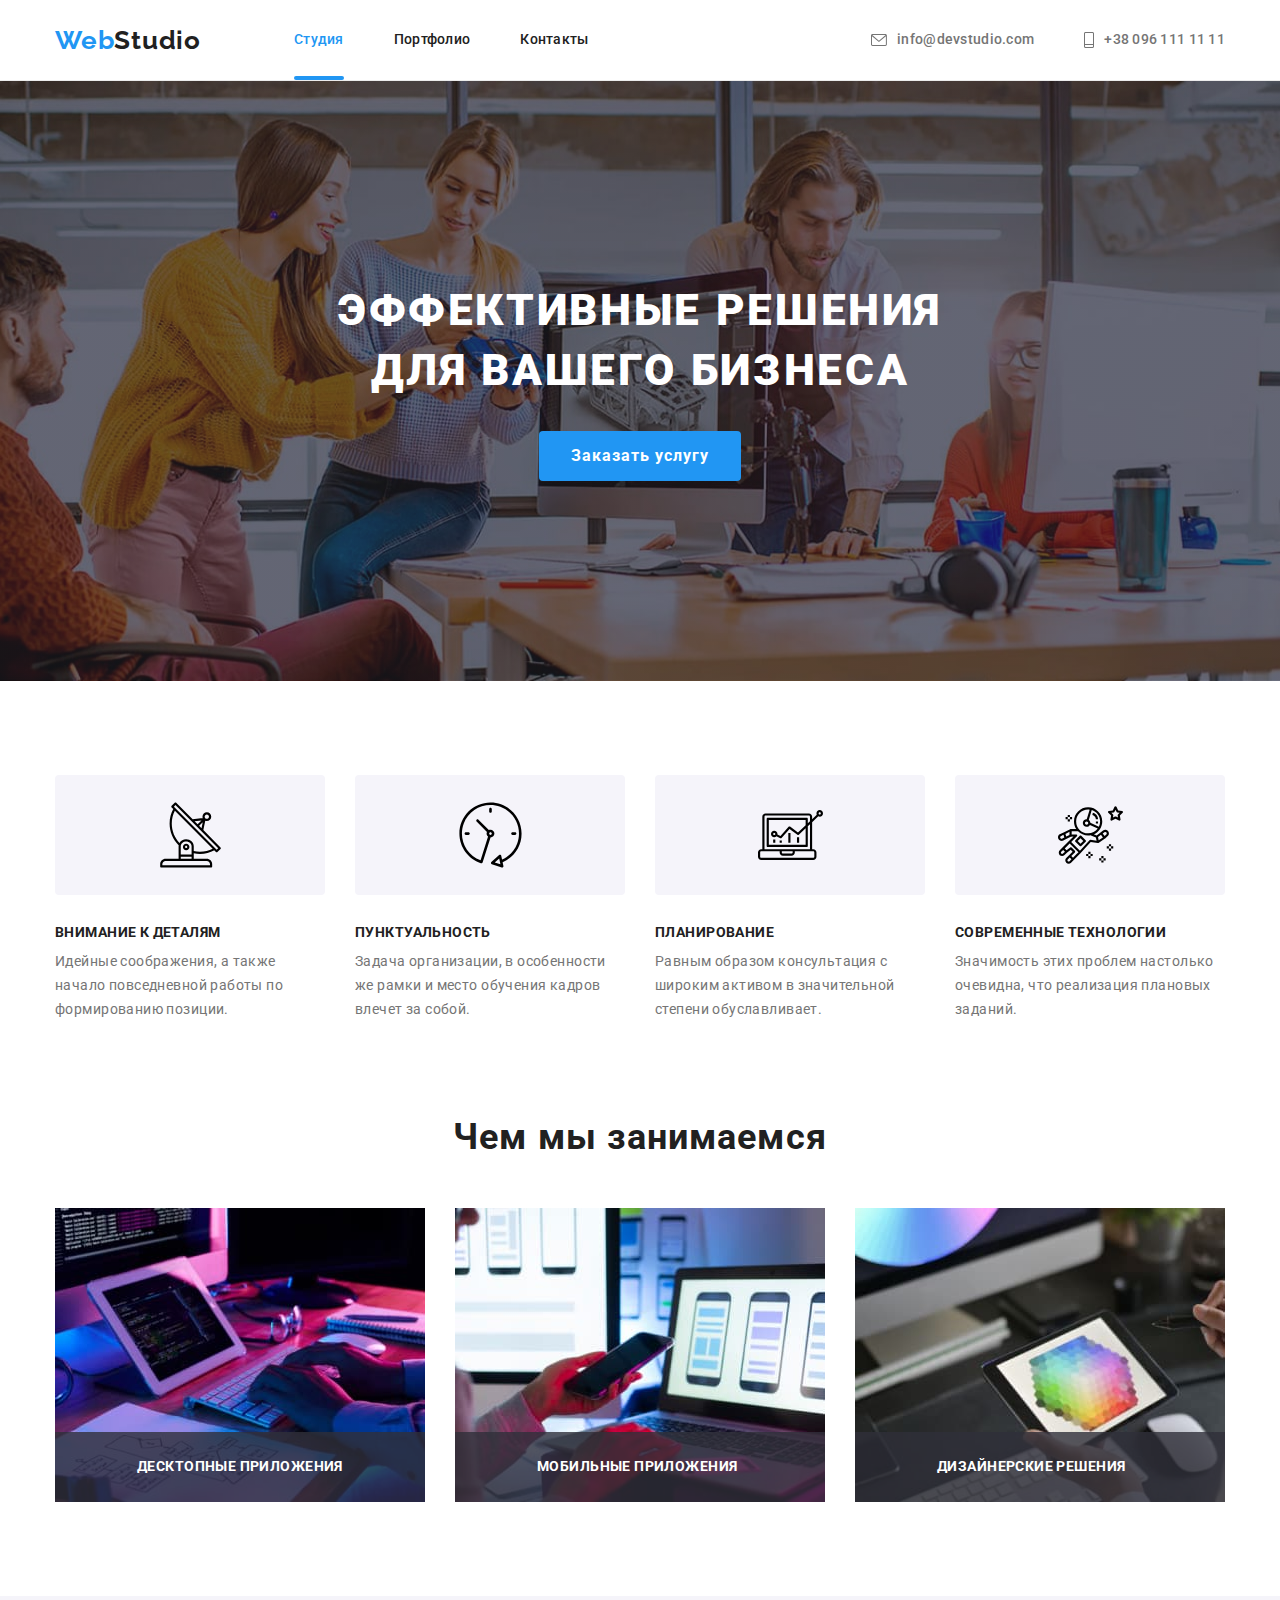
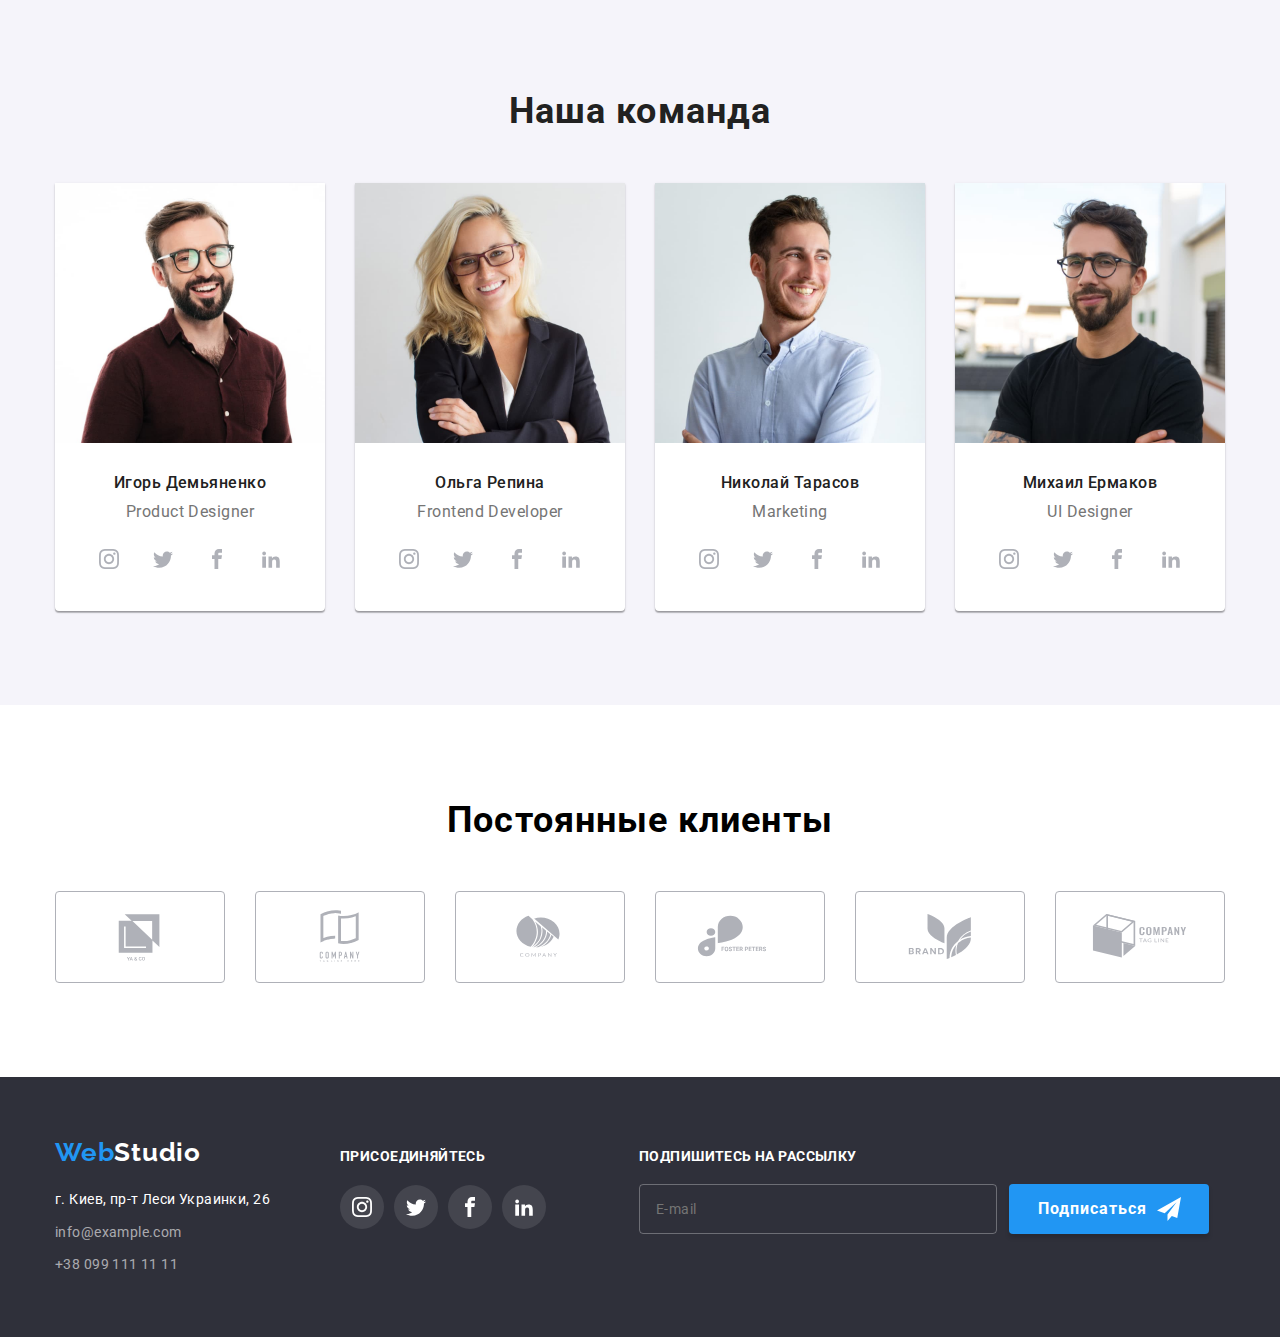
==== index.html @ 9d71074f "hw6" ====
<!DOCTYPE html>
<html lang="ru">
<head>
    <meta charset="UTF-8">
    <meta http-equiv="X-UA-Compatible" content="IE=edge">
    <meta name="viewport" content="width=device-width, initial-scale=1.0">
    <link rel="preconnect" href="https://fonts.googleapis.com">
    <link rel="preconnect" href="https://fonts.gstatic.com" crossorigin>
    <link rel="stylesheet" href="https://fonts.googleapis.com/css2?family=Raleway:wght@700&family=Roboto:wght@400;500;700;900&display=swap">
    <link rel="stylesheet" href="https://cdnjs.cloudflare.com/ajax/libs/modern-normalize/1.0.0/modern-normalize.min.css" />
    <link rel="stylesheet" href="./css/styles.css">
    <title>Studio</title>
</head>
<body>
    <header>
        <div class="container header">
            <nav class="navigation">
            <a class="logo-header link" href="./index.html" lang="en"><span class="blue-part-logo">Web</span>Studio</a>
                <ul class="navigation-list list">
                    <li class="navigation-item"><a class="navigation-link link active" href="./index.html">Студия</a></li>
                    <li class="navigation-item"><a class="navigation-link link" href="./portfolio.html">Портфолио</a></li>
                    <li class="navigation-item"><a class="navigation-link link" href="">Контакты</a></li>
                </ul>
            </nav>
            <ul class="contacts list">
                <li class="contacts-item mail">
                    <a class="contacts-link link" href="mailto:info@devstudio.com">
                        <svg class="contacts-icon-mail contacts-icon">
                            <use href="./images/icon/symbol-defs.svg#icon-envelope"></use>
                        </svg>info@devstudio.com</a></li>
                <li class="contacts-item telef">
                    <a class="contacts-link link" href="tel:+380961111111">
                        <svg class="contacts-icon-telef contacts-icon">
                            <use href="./images/icon/symbol-defs.svg#icon-telephone"></use>
                        </svg>+38 096 111 11 11</a></li>
            </ul>
        </div>
    </header>
    <main>
        <section class="hero">
            <div class="container">
                <h1 class="hero-title">Эффективные решения<br> для вашего бизнеса</h1>
                <button class="hero-btn" type="button" data-modal-open>Заказать услугу</button>
            </div>
        </section>
        <section class="section">
            <div class="container">
                <h2 class="benefits-title">Наши преимущества</h2>
                <ul class="benefits-list list">
                    <li class="benefits-list-item">
                        <div class="benefits-icon-div">
                            <svg class="icon-benefit">
                                <use href="./images/icon/symbol-defs.svg#icon-benefit1"></use>
                            </svg>
                        </div>
                        <h3 class="benefits-list-title">Внимание к деталям</h3>
                        <p class="benefits-list-text">Идейные соображения, а также начало повседневной работы по формированию позиции.</p>
                    </li>
                    <li class="benefits-list-item">
                        <div class="benefits-icon-div">
                            <svg class="icon-benefit">
                                <use href="./images/icon/symbol-defs.svg#icon-benefit2"></use>
                            </svg>
                        </div>
                        <h3 class="benefits-list-title">Пунктуальность</h3>
                        <p class="benefits-list-text">Задача организации, в особенности же рамки и место обучения кадров влечет за собой.</p>
                    </li>
                    <li class="benefits-list-item">
                        <div class="benefits-icon-div">
                            <svg class="icon-benefit">
                                <use href="./images/icon/symbol-defs.svg#icon-benefit3"></use>
                            </svg>
                        </div>
                        <h3 class="benefits-list-title">Планирование</h3>
                        <p class="benefits-list-text">Равным образом консультация с широким активом в значительной степени обуславливает.</p>
                    </li>
                    <li class="benefits-list-item">
                        <div class="benefits-icon-div">
                            <svg class="icon-benefit">
                                <use href="./images/icon/symbol-defs.svg#icon-benefit4"></use>
                            </svg>
                        </div>
                        <h3 class="benefits-list-title">Современные технологии</h3>
                        <p class="benefits-list-text">Значимость этих проблем настолько очевидна, что реализация плановых заданий.</p>
                    </li>
                </ul>
            </div>
        </section> 
        <section class="section works"> 
            <div class="container">
                <h2 class="gallery-title">Чем мы занимаемся</h2>
                <ul class="gallery-list list">
                    <li class="gallery-list-item">
                        <img src="./images/studio/foto-1.jpg" alt="Человек печатает на планшете" width="370" height="294">
                        <p class="gallery-text">Десктопные приложения</p>
                    </li>
                    <li class="gallery-list-item">
                        <img src="./images/studio/foto-2.jpg" alt="Человек смотрит в телефон за компютером" width="370" height="294">
                        <p class="gallery-text">Мобильные приложения</p>
                    </li>
                    <li class="gallery-list-item">
                        <img src="./images/studio/foto-3.jpg" alt="Человек рисует на планшете" width="370" height="294">
                        <p class="gallery-text">Дизайнерские решения</p>
                    </li>
                </ul>
            </div>
        </section>
        <section class="section team">
            <div class="container">
                <h2 class="team-title">Наша команда</h2>
                <ul class="team-list list">
                    <li class="team-list-item">
                        <img src="./images/studio/person-1.jpg" alt="Работник №1" width="270" height="260">
                        <div class="team-list-cont">
                            <h3 class="team-list-title">Игорь Демьяненко</h3>
                            <p class="team-list-text" lang="en">Product Designer</p>
                            <ul class="socials-list list">
                                <li class="socials-icon-list">
                                    <a href="" class="socials-link">
                                        <svg class="socials-icon instagram">
                                            <use href="./images/icon/symbol-defs.svg#icon-instagram"></use>
                                        </svg>
                                    </a>
                                </li>
                                <li class="socials-icon-list">
                                    <a href="" class="socials-link">
                                        <svg class="socials-icon twitter">
                                            <use href="./images/icon/symbol-defs.svg#icon-twitter"></use>
                                        </svg>
                                    </a>
                                </li>
                                <li class="socials-icon-list">
                                    <a href="" class="socials-link">
                                        <svg class="socials-icon facebook">
                                            <use href="./images/icon/symbol-defs.svg#icon-facebook"></use>
                                        </svg>
                                    </a>
                                </li>
                                <li class="socials-icon-list">
                                    <a href="" class="socials-link">
                                        <svg class="socials-icon linkedin">
                                            <use href="./images/icon/symbol-defs.svg#icon-linkedin"></use>
                                        </svg>
                                    </a>
                                </li>
                            </ul>
                        </div>
                    </li>
                    <li class="team-list-item">
                        <img src="./images/studio/person-2.jpg" alt="Работник №2" width="270" height="260">
                        <div class="team-list-cont">
                            <h3 class="team-list-title">Ольга Репина</h3>
                            <p class="team-list-text" lang="en">Frontend Developer</p>
                            <ul class="socials-list list">
                                <li class="socials-icon-list">
                                    <a href="" class="socials-link">
                                        <svg class="socials-icon instagram">
                                            <use href="./images/icon/symbol-defs.svg#icon-instagram"></use>
                                        </svg>
                                    </a>
                                </li>
                                <li class="socials-icon-list">
                                    <a href="" class="socials-link">
                                        <svg class="socials-icon twitter">
                                            <use href="./images/icon/symbol-defs.svg#icon-twitter"></use>
                                        </svg>
                                    </a>
                                </li>
                                <li class="socials-icon-list">
                                    <a href="" class="socials-link">
                                        <svg class="socials-icon facebook">
                                            <use href="./images/icon/symbol-defs.svg#icon-facebook"></use>
                                        </svg>
                                    </a>
                                </li>
                                <li class="socials-icon-list">
                                    <a href="" class="socials-link">
                                        <svg class="socials-icon linkedin">
                                            <use href="./images/icon/symbol-defs.svg#icon-linkedin"></use>
                                        </svg>
                                    </a>
                                </li>
                            </ul>
                        </div>
                    </li>
                    <li class="team-list-item">
                        <img src="./images/studio/person-3.jpg" alt="Работник №3" width="270" height="260">
                        <div class="team-list-cont">
                            <h3 class="team-list-title">Николай Тарасов</h3>
                            <p class="team-list-text" lang="en">Marketing</p>
                            <ul class="socials-list list">
                                <li class="socials-icon-list">
                                    <a href="" class="socials-link">
                                        <svg class="socials-icon instagram">
                                            <use href="./images/icon/symbol-defs.svg#icon-instagram"></use>
                                        </svg>
                                    </a>
                                </li>
                                <li class="socials-icon-list">
                                    <a href="" class="socials-link">
                                        <svg class="socials-icon twitter">
                                            <use href="./images/icon/symbol-defs.svg#icon-twitter"></use>
                                        </svg>
                                    </a>
                                </li>
                                <li class="socials-icon-list">
                                    <a href="" class="socials-link">
                                        <svg class="socials-icon facebook">
                                            <use href="./images/icon/symbol-defs.svg#icon-facebook"></use>
                                        </svg>
                                    </a>
                                </li>
                                <li class="socials-icon-list">
                                    <a href="" class="socials-link">
                                        <svg class="socials-icon linkedin">
                                            <use href="./images/icon/symbol-defs.svg#icon-linkedin"></use>
                                        </svg>
                                    </a>
                                </li>
                            </ul>
                        </div>
                    </li>
                    <li class="team-list-item">
                        <img src="./images/studio/person-4.jpg" alt="Работник №4" width="270" height="260">
                        <div class="team-list-cont">
                            <h3 class="team-list-title">Михаил Ермаков</h3>
                            <p class="team-list-text" lang="en">UI Designer</p>
                            <ul class="socials-list list">
                                <li class="socials-icon-list">
                                    <a href="" class="socials-link">
                                        <svg class="socials-icon instagram">
                                            <use href="./images/icon/symbol-defs.svg#icon-instagram"></use>
                                        </svg>
                                    </a>
                                </li>
                                <li class="socials-icon-list">
                                    <a href="" class="socials-link">
                                        <svg class="socials-icon twitter">
                                            <use href="./images/icon/symbol-defs.svg#icon-twitter"></use>
                                        </svg>
                                    </a>
                                </li>
                                <li class="socials-icon-list">
                                    <a href="" class="socials-link">
                                        <svg class="socials-icon facebook">
                                            <use href="./images/icon/symbol-defs.svg#icon-facebook"></use>
                                        </svg>
                                    </a>
                                </li>
                                <li class="socials-icon-list">
                                    <a href="" class="socials-link">
                                        <svg class="socials-icon linkedin">
                                            <use href="./images/icon/symbol-defs.svg#icon-linkedin"></use>
                                        </svg>
                                    </a>
                                </li>
                            </ul>
                        </div>
                    </li>
                </ul>
            </div>
        </section>
        <section class="section">
            <div class="container">
                <h2 class="clients-title">Постоянные клиенты</h2>
                <ul class="clients-list list">
                    <li class="clients-list-item">
                        <a href="" class="clients-link">
                            <svg class="clients-icon">
                                <use href="./images/icon/symbol-defs.svg#icon-logo1"></use>
                            </svg>
                        </a>
                    </li>
                    <li class="clients-list-item">
                        <a href="" class="clients-link">
                            <svg class="clients-icon">
                                <use href="./images/icon/symbol-defs.svg#icon-logo2"></use>
                            </svg>
                        </a>
                    </li>
                    <li class="clients-list-item">
                        <a href="" class="clients-link">
                            <svg class="clients-icon">
                                <use href="./images/icon/symbol-defs.svg#icon-logo3"></use>
                            </svg>
                        </a>
                    </li>
                    <li class="clients-list-item">
                        <a href="" class="clients-link">
                            <svg class="clients-icon">
                                <use href="./images/icon/symbol-defs.svg#icon-logo4"></use>
                            </svg>
                        </a>
                    </li>
                    <li class="clients-list-item">
                        <a href="" class="clients-link">
                            <svg class="clients-icon">
                                <use href="./images/icon/symbol-defs.svg#icon-logo5"></use>
                            </svg>
                        </a>
                    </li>
                    <li class="clients-list-item">
                        <a href="" class="clients-link">
                            <svg class="clients-icon">
                                <use href="./images/icon/symbol-defs.svg#icon-logo6"></use>
                            </svg>
                        </a>
                    </li>
                </ul>
            </div>
        </section>
    </main>
    <footer class="footer">
        <div class="container footer-container">
            <div>
                <a class="logo-footer link" href="./index.html" lang="en"><span class="blue-part-logo">Web</span>Studio</a>
                <address>
                    <ul class="footer-list list">
                        <li class="footer-list-item">
                            <a class="maps link" href="https://goo.gl/maps/4jhVGRW3gbDR4ZDe9" target="_blank" rel="noopener noreferrer">г. Киев, пр-т Леси Украинки, 26</a>
                        </li>
                        <li class="footer-list-item footer-contacts-item">
                            <a class="footer-contacts-link link" href="mailto:info@example.com">info@example.com</a>
                        </li>
                        <li class="footer-list-item footer-contacts-item">
                            <a class="footer-contacts-link link" href="tel:+380991111111">+38 099 111 11 11</a>
                        </li>
                    </ul>
                </address>
            </div>
            <div class="right-side-footer">
                <p class="text-footer">присоединяйтесь</p>
                <ul class="socials-list footer-social-list list">
                    <li class="socials-icon-list footer-social-list-item">
                        <a href="" class="socials-link footer-socials-link">
                            <svg class="socials-icon socials-icon-footer instagram">
                                <use href="./images/icon/symbol-defs.svg#icon-instagram"></use>
                            </svg>
                        </a>
                    </li>
                    <li class="socials-icon-list footer-social-list-item">
                        <a href="" class="socials-link footer-socials-link">
                            <svg class="socials-icon socials-icon-footer twitter">
                                <use href="./images/icon/symbol-defs.svg#icon-twitter"></use>
                            </svg>
                        </a>
                    </li>
                    <li class="socials-icon-list footer-social-list-item">
                        <a href="" class="socials-link footer-socials-link">
                            <svg class="socials-icon socials-icon-footer facebook">
                                <use href="./images/icon/symbol-defs.svg#icon-facebook"></use>
                            </svg>
                        </a>
                    </li>
                    <li class="socials-icon-list footer-social-list-item">
                        <a href="" class="socials-link footer-socials-link">
                            <svg class="socials-icon socials-icon-footer linkedin">
                                <use href="./images/icon/symbol-defs.svg#icon-linkedin"></use>
                            </svg>
                        </a>
                    </li>
                </ul>
            </div>
            <div class="footer-form">
                <form action="#">
                    <p class="footer-form-text">Подпишитесь на рассылку</p>
                    <div class="footer-form-flex">
                        <input type="email" name="email-footer" placeholder="E-mail" class="footer-form-input">
                        <button type="submit" class="footer-form-btn"><p class="footer-form-btn-text">Подписаться</p></button>
                    </div>
                </form>
            </div>
        </div>
    </footer>
    <div class="backdrop is-hidden" data-modal>
        <div class="modal">
            <button type="button" class="btn-modal-close" data-modal-close>
                <svg class="icon-modal-x">
                    <use href="./images/icon/symbol-defs.svg#icon-x"></use>
                </svg>
            </button>
            <form action="#" class="modal-form">
                <p class="modal-text">Оставьте свои данные, мы вам перезвоним</p>
                <div class="modal-div">
                    <label for="user" class="modal-label">Имя</label>
                    <div class="icon-position-div">
                        <input type="text" name="user" id="user" class="modal-input">
                        <svg class="icon-modal-user icon-modal">
                            <use href="./images/icon/symbol-defs.svg#icon-user"></use>
                        </svg>
                    </div>
                </div>
                <div class="modal-div">
                    <label for="telephone" class="modal-label">Телефон</label>
                    <div class="icon-position-div">
                        <input type="tel" name="telephone" id="telephone" class="modal-input">
                        <svg class="icon-modal-tel icon-modal">
                            <use href="./images/icon/symbol-defs.svg#icon-telef-modal"></use>
                        </svg>
                    </div>
                </div>
                <div class="modal-div">
                    <label for="email-modal" class="modal-label">Почта</label>
                    <div class="icon-position-div">
                        <input type="email" name="email-modal" id="email-modal" class="modal-input">
                        <svg class="icon-modal-mail icon-modal">
                            <use href="./images/icon/symbol-defs.svg#icon-email"></use>
                        </svg>
                    </div>
                </div>
                <div class="modal-div-textarea">
                    <label for="modal-textarea" class="modal-label">Комментарий</label>
                    <textarea name="modal-texarea" id="modal-textarea" class="modal-comment" placeholder="Введите текст"></textarea>
                </div>
                <div class="modal-chekbox-div">
                    <input type="checkbox" id="checkbox" name="checkbox" class="modal-checkbox visually-hidden">
                    <label for="checkbox" class="modal-checkbox-label">Соглашаюсь с рассылкой и принимаю <a class="modal-link" href="#">Условия договора</a></label>
                </div>
                <button type="submit" class="modal-btn-submit">Отправить</button>
            </form>
        </div>
    </div>
    <script src="./js/modal.js"></script>
</body>
</html>
---- css/styles.css ----
:root {
  --primary-title-color: #ffffff;
  --secondary-title-color: #212121;
  --hover-color: #2196f3;
  --main-text-color: #757575;
}
body {
  font-family: 'Roboto', sans-serif;
  background-color: #fff;
}
.link {
  text-decoration: none;
}
.list {
  list-style-type: none;
}

p,
h1,
h2,
h3,
h4,
h5,
h6 {
  margin-top: 0;
  margin-bottom: 0;
}

ul {
  margin-top: 0;
  margin-bottom: 0;
  padding-left: 0;
}

.container {
  width: 1200px;
  padding-left: 15px;
  padding-right: 15px;
  margin: 0 auto;
}

img {
  display: block;
  width: 100%;
  height: auto;
}

.section {
  padding-top: 94px;
  padding-bottom: 94px;
}

/*------------Header------------*/

header .container {
  display: flex;
  align-items: center;
}

.navigation {
  display: flex;
  align-items: center;
}

.navigation-list {
  display: flex;
}

.contacts {
  margin-left: auto;
  display: flex;
}

.mail {
  margin-right: 50px;
}

.contacts-item {
  display: flex;
}

.contacts-icon-mail {
  fill: #757575;
  margin-right: 10px;
}

.contacts-icon-telef {
  fill: #757575;
  margin-right: 10px;
}

.header {
  display: flex;
}

.navigation-item:not(:last-child) {
  margin-right: 50px;
}

.active::after {
  content: '';
  height: 4px;
  width: 100%;
  background: #2196f3;
  border-radius: 2px;
  display: block;
  position: absolute;
  bottom: 0;
}
.logo-header {
  margin-right: 93px;
}

.navigation-link {
  padding-top: 32px;
  padding-bottom: 32px;
  font-weight: 500;
  font-size: 14px;
  line-height: 1.14;
  letter-spacing: 0.02em;
  color: #212121;
  display: block;
  transition-property: fill, color;
  transition-duration: 250ms;
  transition-timing-function: cubic-bezier(0.4, 0, 0.2, 1);
  position: relative;
}

.contacts-link {
  font-weight: 500;
  font-size: 14px;
  line-height: 1.14;
  letter-spacing: 0.02em;
  color: #757575;
  align-items: center;
}

.contacts-link {
  text-align: center;
  display: flex;
  transition-property: color;
  transition-duration: 250ms;
  transition-timing-function: cubic-bezier(0.4, 0, 0.2, 1);
}

.contacts-link:hover,
.contacts-link:focus {
  color: #2196f3;
}

.contacts-icon-mail {
  width: 16px;
  height: 12px;
}

.contacts-icon-telef {
  width: 10px;
  height: 16px;
}

.contacts-icon {
  transition-property: fill;
  transition-duration: 250ms;
  transition-timing-function: cubic-bezier(0.4, 0, 0.2, 1);
}

.contacts-link:hover .contacts-icon,
.contacts-link:focus .contacts-icon {
  fill: #2196f3;
}

.navigation-link:focus,
.navigation-link:hover {
  fill: #2196f3;
  color: #2196f3;
}

.logo-header {
  font-family: 'Raleway', sans-serif;
  font-weight: 700;
  font-size: 26px;
  line-height: 1.19;
  letter-spacing: 0.03em;
  color: #212121;
  transition-property: transform;
  transition-duration: 100ms;
  transition-timing-function: linear;
}

.logo-header .blue-part-logo {
  color: #2196f3;
}

.logo-header:hover,
.logo-header:focus {
  transform: scale(1.1);
}

.active {
  color: #2196f3;
}

/*----------------------------------------Studio--------------------------------------*/

/*----------------Hero---------------*/

.hero {
  background-image: linear-gradient(rgba(47, 48, 58, 0.4), rgba(47, 48, 58, 0.4)),
    url(../images/studio/hero-bg.jpg);
  padding-bottom: 200px;
  padding-top: 200px;
  text-align: center;
  background-size: cover;
  background-position: center;
  background-repeat: no-repeat;
}

.hero-title {
  text-align: center;
  margin-bottom: 30px;
  font-weight: 900;
  font-size: 44px;
  line-height: 1.36;
  text-align: center;
  letter-spacing: 0.06em;
  text-transform: uppercase;
  color: var(--primary-title-color);
}

.hero-btn:hover,
.hero-btn:focus {
  cursor: pointer;
  background-color: #188ce8;
}

.hero-btn {
  font-weight: 700;
  font-size: 16px;
  line-height: 1.87;
  text-align: center;
  letter-spacing: 0.06em;
  color: #ffffff;
  background: #2196f3;
  border: transparent;
  border-radius: 4px;
  padding-top: 10px;
  padding-bottom: 10px;
  padding-left: 32px;
  padding-right: 32px;
  transition-property: background-color;
  transition-duration: 250ms;
  transition-timing-function: cubic-bezier(0.4, 0, 0.2, 1);
}

/*-------------------Benefits--------------*/

.benefits-title {
  display: none;
}

.benefits-list-item {
  width: 270px;
}

.benefits-list-item:not(:last-child) {
  margin-right: 30px;
}

.benefits-list {
  display: flex;
}

.benefits-list-title {
  margin-bottom: 10px;
  font-weight: 700;
  font-size: 14px;
  line-height: 1.14;
  letter-spacing: 0.03em;
  text-transform: uppercase;
  color: var(--secondary-title-color);
}

.benefits-list-text {
  font-weight: 400;
  font-size: 14px;
  line-height: 1.71;
  letter-spacing: 0.03em;
  color: var(--main-text-color);
}

.icon-benefit {
  margin-top: 25px;
  width: 65px;
  height: 70px;
}

.icons-list {
  margin-bottom: 30px;
}

.icon-item {
  border-radius: 4px;
  fill: #212121;
  text-align: center;
  background-color: #f5f4fa;
  width: 270px;
  height: 120px;
}

.benefits-icon-div {
  display: flex;
  justify-content: center;
  width: 270px;
  height: 120px;
  background-color: #f5f4fa;
  border-radius: 4px;
  margin-bottom: 30px;
}
/*-----------------Gallery----------------*/
.works {
  padding-top: 0;
}

.gallery-list {
  display: flex;
}

.gallery-list-item:not(:last-child) {
  margin-right: 30px;
}

.gallery-title {
  margin-bottom: 50px;
  font-weight: 700;
  font-size: 36px;
  line-height: 1.17;
  text-align: center;
  letter-spacing: 0.03em;
  color: var(--secondary-title-color);
}

.gallery-list-item {
  position: relative;
}

.gallery-text {
  position: absolute;
  bottom: 0;
  left: 0;
  padding-top: 27px;
  padding-bottom: 27px;
  padding-left: 82px;
  padding-right: 82px;
  background-color: rgba(47, 48, 58, 0.8);
  width: 100%;
  font-weight: bold;
  font-size: 14px;
  line-height: 1.14;
  letter-spacing: 0.03em;
  text-transform: uppercase;
  color: #ffffff;
}

/*---------------------Team-------------------*/
.team {
  background-color: #f5f4fa;
}

.team-list {
  display: flex;
}

.team-list-item {
  background: #ffffff;
  box-shadow: 0px 1px 3px rgba(0, 0, 0, 0.12), 0px 1px 1px rgba(0, 0, 0, 0.14),
    0px 2px 1px rgba(0, 0, 0, 0.2);
  border-radius: 0px 0px 4px 4px;
}

.team-list-item:not(:last-child) {
  margin-right: 30px;
}

.team-title {
  margin-bottom: 50px;
  font-weight: 700;
  font-size: 36px;
  line-height: 1.17;
  text-align: center;
  letter-spacing: 0.03em;
  color: var(--secondary-title-color);
}

.team-list-title {
  margin-bottom: 10px;
  font-weight: 500;
  font-size: 16px;
  line-height: 1.19;
  text-align: center;
  letter-spacing: 0.03em;
  color: var(--secondary-title-color);
}

.team-list-text {
  font-weight: 400;
  font-size: 16px;
  line-height: 1.19;
  text-align: center;
  letter-spacing: 0.03em;
  color: var(--main-text-color);
}

.team-list-cont {
  padding-top: 30px;
  padding-bottom: 30px;
}

.socials-icon {
  fill: #afb1b8;
  width: 20px;
  height: 20px;
  transition-property: fill;
  transition-duration: 250ms;
  transition-timing-function: cubic-bezier(0.4, 0, 0.2, 1);
}

.socials-list {
  justify-content: center;
  margin-top: 16px;
  display: flex;
}

.socials-link {
  display: flex;
  height: 44px;
  width: 44px;
  border-radius: 50%;
  background-color: #fff;
  align-items: center;
  justify-content: center;

  transition-property: background-color;
  transition-duration: 250ms;
  transition-timing-function: cubic-bezier(0.4, 0, 0.2, 1);
}

.socials-link:hover,
.socials-link:focus {
  background-color: #2196f3;
}

.socials-link:hover .socials-icon,
.socials-link:focus .socials-icon {
  fill: #fff;
}

.socials-icon-list:not(:last-child) {
  margin-right: 10px;
}

/*----------------------------Clients----------------*/

.clients-title {
  font-weight: 700;
  font-size: 36px;
  line-height: 1.17;
  text-align: center;
  letter-spacing: 0.03em;
}

.clients-list {
  margin-top: 50px;
  display: flex;
}

.clients-link {
  height: 92px;
  width: 170px;
  border: 1px solid #afb1b8;
  border-radius: 4px;
  display: flex;
  align-items: center;
  justify-content: center;
  transition-property: border;
  transition-duration: 250ms;
  transition-timing-function: cubic-bezier(0.4, 0, 0.2, 1);
}

.clients-icon {
  display: block;
  fill: #afb1b8;
  width: 106px;
  height: 60px;
  transition-property: fill;
  transition-duration: 250ms;
  transition-timing-function: cubic-bezier(0.4, 0, 0.2, 1);
}

.clients-link:hover,
.clients-link:focus {
  border: 1px solid #2196f3;
}

.clients-link:hover .clients-icon,
.clients-link:focus .clients-icon {
  fill: #2196f3;
}

.clients-list-item:not(:last-child) {
  margin-right: 30px;
}

/*--------------------------------------------------------Portfolio---------------------------------------------*/

header {
  border-bottom: 1px solid #ececec;
}

/*---------------Projects list------------------*/

.filter {
  display: flex;
  justify-content: center;
}

.filter-item:not(:last-child) {
  margin-right: 8px;
}

.projects {
  display: flex;
  flex-wrap: wrap;
  margin-top: 50px;
}

.project-item {
  margin-right: 30px;
  margin-bottom: 30px;
}

.project-item:nth-child(3n) {
  margin-right: 0px;
}

.project-link {
  display: block;
  transition-property: box-shadow;
  transition-duration: 250ms;
  transition-timing-function: cubic-bezier(0.4, 0, 0.2, 1);
}

.project-link:hover,
.project-link:focus {
  box-shadow: 0px 1px 1px rgba(0, 0, 0, 0.12), 0px 4px 4px rgba(0, 0, 0, 0.06),
    1px 4px 6px rgba(0, 0, 0, 0.16);
}

.project-item-with {
  margin-bottom: 0;
}

.project-item-div {
  padding-top: 20px;
  padding-bottom: 20px;
  padding-left: 24px;
  border-left: 1px solid #eeeeee;
  border-bottom: 1px solid #eeeeee;
  border-right: 1px solid #eeeeee;
}

.projects-title {
  margin-bottom: 4px;
  font-weight: 700;
  font-size: 18px;
  line-height: 2;
  letter-spacing: 0.06em;
  color: var(--secondary-title-color);
}

.projects-text {
  font-weight: 400;
  font-size: 16px;
  line-height: 1.87;
  letter-spacing: 0.03em;
  color: var(--main-text-color);
}

.btn-portfolio {
  font-weight: 500;
  font-size: 16px;
  line-height: 1.62;
  text-align: center;
  letter-spacing: 0.03em;
  color: #212121;
  background: #f5f4fa;
  border-radius: 4px;
  padding-top: 6px;
  padding-bottom: 6px;
  padding-left: 22px;
  padding-right: 22px;
  border: transparent;
  transition-property: background-color, color, transform;
  transition-duration: 250ms;
  transition-timing-function: cubic-bezier(0.4, 0, 0.2, 1);
}

.btn-portfolio:hover,
.btn-portfolio:focus,
.btn-portfolio:active {
  box-shadow: 0px 3px 1px rgba(0, 0, 0, 0.1), 0px 1px 2px rgba(0, 0, 0, 0.08),
    0px 2px 2px rgba(0, 0, 0, 0.12);
  background-color: #2196f3;
  color: #fff;
  cursor: pointer;
  transform: scale(1.05);
}

.project-item-hover {
  position: relative;
  overflow: hidden;
}

.project-item-description {
  position: absolute;
  top: 0;
  left: 0;
  height: 100%;
  padding-top: 63px;
  padding-bottom: 63px;
  padding-left: 24px;
  padding-right: 24px;
  color: #fff;
  font-size: 18px;
  line-height: 1.56;
  letter-spacing: 0.03em;
  background-color: rgba(33, 150, 243, 0.9);
  transform: translateY(100%);
  transition-property: transform;
  transition-duration: 250ms;
  transition-timing-function: cubic-bezier(0.4, 0, 0.2, 1);
}

.project-item:hover .project-item-description {
  transform: translateY(0%);
}

/*--------------Footer--------------*/

address {
  font-style: normal;
}

.footer {
  padding-top: 60px;
  padding-bottom: 60px;
  background-color: #2f303a;
}

.footer-list-item:not(:last-child) {
  margin-bottom: 9px;
}

.logo-footer {
  display: inline-block;
  margin-bottom: 20px;
  font-family: 'Raleway', sans-serif;
  font-weight: 700;
  font-size: 26px;
  line-height: 1.19;
  letter-spacing: 0.03em;
  color: #fff;
  transition-property: transform;
  transition-duration: 100ms;
  transition-timing-function: linear;
}

.logo-footer:hover,
.logo-footer:focus {
  transform: scale(1.1);
}

.logo-footer .blue-part-logo {
  color: #2196f3;
}

.maps {
  margin-top: 20px;
  font-family: Roboto;
  font-weight: 400;
  font-size: 14px;
  line-height: 1.71;
  letter-spacing: 0.03em;
  color: #ffffff;
}

.footer-contacts-link {
  font-weight: 400;
  font-size: 14px;
  line-height: 1.71;
  letter-spacing: 0.03em;
  color: rgba(255, 255, 255, 0.6);
}

.text-footer {
  font-weight: 700;
  font-size: 14px;
  line-height: 1.14;
  letter-spacing: 0.03em;
  text-transform: uppercase;
  color: #ffffff;
}

.footer-socials-link {
  background-color: rgba(255, 255, 255, 0.1);
  transition-property: background-color;
  transition-duration: 250ms;
  transition-timing-function: cubic-bezier(0.4, 0, 0.2, 1);
}

.footer-container {
  align-items: baseline;
  display: flex;
}

.socials-icon-footer {
  fill: #fff;
}

.footer-social-list {
  margin-top: 20px;
  margin-left: 0;
}

.right-side-footer {
  margin-left: 70px;
}

.footer-socials-link:hover {
  background-color: #2196f3;
}

.footer-form-text {
  font-weight: 700;
  font-size: 14px;
  line-height: calc(16 / 14);
  letter-spacing: 0.03em;
  text-transform: uppercase;
  color: #ffffff;
  margin-bottom: 20px;
}

.footer-form-input {
  border: 1px solid rgba(255, 255, 255, 0.3);
  border-radius: 4px;
  padding-left: 16px;
  padding-top: 15px;
  padding-bottom: 15px;
  background: transparent;
  display: block;
  margin-right: 12px;
  width: 358px;
  font-size: 14px;
  line-height: calc(16 / 14);
  letter-spacing: 0.03em;
  color: #ffffff;
}

.footer-form {
  margin-left: 93px;
}

.footer-form-btn {
  background: #2196f3;
  box-shadow: 0px 4px 4px rgba(0, 0, 0, 0.15);
  border-radius: 4px;
  border: transparent;
  width: 200px;
  height: 50px;
  font-weight: 700;
  font-size: 16px;
  line-height: calc(30 / 16);
  align-items: center;
  display: block;
  letter-spacing: 0.06em;
  color: #ffffff;
  position: relative;
  padding-left: 29px;
  padding-right: 62px;
  transition-property: background-color;
  transition-duration: 250ms;
  transition-timing-function: cubic-bezier(0.4, 0, 0.2, 1);
}

.footer-form-flex {
  display: flex;
}

.footer-form-btn-text::after {
  content: '';
  position: absolute;
  background-image: url(../images/icon/telegram.svg);
  display: block;
  fill: #ffffff;
  width: 24px;
  height: 24px;
  right: 28px;
  top: 13px;
}

.footer-form-btn:hover,
.footer-form-btn:focus {
  cursor: pointer;
  background-color: #188ce8;
}

/*--------------------------Modal-----------------------*/

.backdrop {
  position: fixed;
  width: 100vw;
  height: 100vh;
  top: 0;
  background-color: rgba(0, 0, 0, 0.2);
}

.modal {
  width: 528px;
  min-height: 581px;
  position: absolute;
  transform: translate(-50%, -50%);
  top: 50%;
  left: 50%;
  background-color: #fff;
  padding: 40px;
}

.backdrop.is-hidden {
  opacity: 0;
  visibility: hidden;
  pointer-events: none;
}

.btn-modal-close {
  border-radius: 50%;
  width: 30px;
  height: 30px;
  position: absolute;
  right: 0;
  top: 0;
  border: 1px solid rgba(0, 0, 0, 0.1);
  margin-right: 8px;
  margin-top: 8px;
  display: flex;
  align-items: center;
  justify-content: center;
  background-color: #fff;
}

.icon-modal-x {
  width: 11px;
  height: 11px;
  display: block;
  transition-property: fill;
  transition-duration: 250ms;
  transition-timing-function: cubic-bezier(0.4, 0, 0.2, 1);
}

.btn-modal-close:hover,
.btn-modal-close:focus {
  cursor: pointer;
}

.btn-modal-close:focus .icon-modal-x,
.btn-modal-close:hover .icon-modal-x {
  fill: #2196f3;
}

.modal-text {
  font-weight: 700;
  font-size: 20px;
  line-height: calc(23 / 20);
  text-align: center;
  letter-spacing: 0.03em;
  color: #212121;
  margin-bottom: 12px;
}

.modal-div {
  display: flex;
  flex-direction: column;
  margin-bottom: 10px;
}

.modal-label {
  margin-bottom: 4px;
  font-size: 12px;
  line-height: calc(14 / 12);
  letter-spacing: 0.01em;
  color: #757575;
}

.modal-input {
  padding-left: 42px;
  height: 40px;
  width: 100%;
  border: 1px solid rgba(33, 33, 33, 0.2);
  box-sizing: border-box;
  border-radius: 4px;
  outline: none;
  transition-property: border-color;
  transition-duration: 250ms;
  transition-timing-function: cubic-bezier(0.4, 0, 0.2, 1);
}

.modal-input:focus {
  border-color: #2196f3;
}

.modal-input:focus + .icon-modal {
  fill: #2196f3;
}

.icon-modal {
  transition-property: fill;
  transition-duration: 250ms;
  transition-timing-function: cubic-bezier(0.4, 0, 0.2, 1);
}

.icon-modal-user {
  width: 12px;
  height: 12px;
  fill: #212121;
  position: absolute;
  left: 14px;
  top: 14px;
}

.icon-modal-tel {
  height: 13px;
  width: 13px;
  fill: #212121;
  position: absolute;
  left: 14px;
  top: 14px;
}

.icon-modal-mail {
  width: 15px;
  height: 12px;
  fill: #212121;
  position: absolute;
  left: 14px;
  top: 14px;
}

.icon-position-div {
  position: relative;
}

.modal-comment {
  resize: none;
  width: 100%;
  height: 120px;
  border: 1px solid rgba(33, 33, 33, 0.2);
  border-radius: 4px;
  display: block;
  margin-top: 4px;
  padding-top: 12px;
  padding-bottom: 12px;
  padding-left: 16px;
  padding-right: 16px;
  outline: none;
  transition-property: border-color;
  transition-duration: 250ms;
  transition-timing-function: cubic-bezier(0.4, 0, 0.2, 1);
}

.modal-comment:focus {
  border-color: #2196f3;
}

.modal-comment::placeholder {
  font-size: 12px;
  line-height: calc(14 / 12);
  letter-spacing: 0.01em;
  color: rgba(117, 117, 117, 0.5);
}

.modal-checkbox-label {
  font-size: 14px;
  line-height: calc(24 / 14);
  letter-spacing: 0.03em;
  color: #757575;
  display: flex;
  align-items: center;
  margin-top: 20px;
}

.modal-checkbox-label::before {
  content: ' ';
  display: block;
  width: 16px;
  height: 15px;
  border: 2px solid #212121;
  border-radius: 2px;
  margin-right: 8px;
  transition-property: background-color, background-image, border;
  transition-duration: 250ms;
  transition-timing-function: cubic-bezier(0.4, 0, 0.2, 1);
}

.modal-link {
  color: #2196f3;
  margin-left: 3px;
}

.modal-chekbox-div {
  display: flex;
  justify-content: center;
}

.modal-checkbox:checked + .modal-checkbox-label::before {
  background-color: #2196f3;
  background-image: url(../images/icon/check.svg);
  background-repeat: no-repeat;
  background-size: contain;
  background-position: center;
  fill: #fff;
  border: none;
}

.visually-hidden {
  position: absolute;
  width: 1px;
  height: 1px;
  margin: -1px;
  padding: 0;
  overflow: hidden;
  border: 0;
  clip: rect(0 0 0 0);
}

.modal-btn-submit {
  width: 200px;
  height: 50px;
  padding-top: 10px;
  padding-bottom: 10px;
  padding-right: 55px;
  padding-left: 55px;
  font-weight: 700;
  font-size: 16px;
  line-height: calc(30 / 16);
  display: flex;
  align-items: center;
  text-align: center;
  letter-spacing: 0.06em;
  color: #ffffff;
  background-color: #2196f3;
  margin: 0 auto;
  margin-top: 30px;
  border: transparent;
  border-radius: 4px;
  transition-property: background-color;
  transition-duration: 250ms;
  transition-timing-function: cubic-bezier(0.4, 0, 0.2, 1);
}

.modal-btn-submit:hover,
.modal-btn-submit:focus {
  background-color: #188ce8;
}
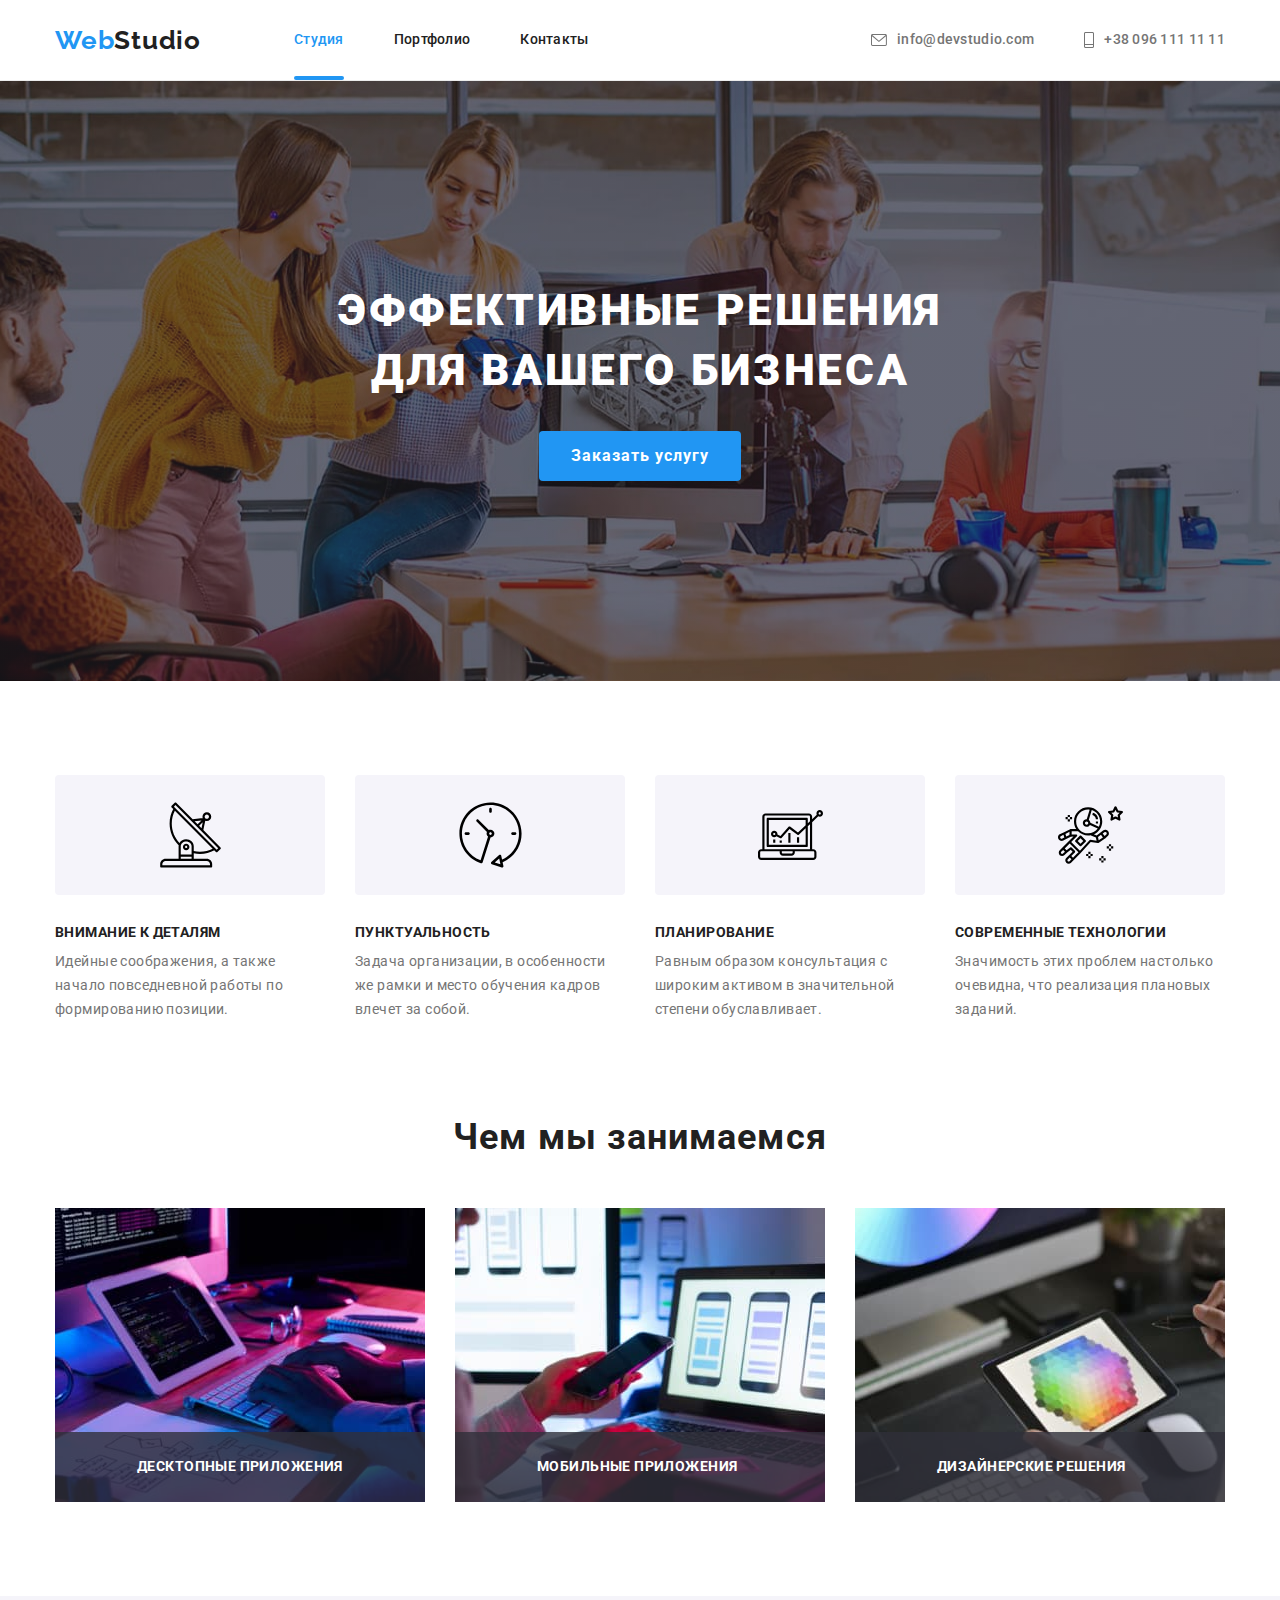
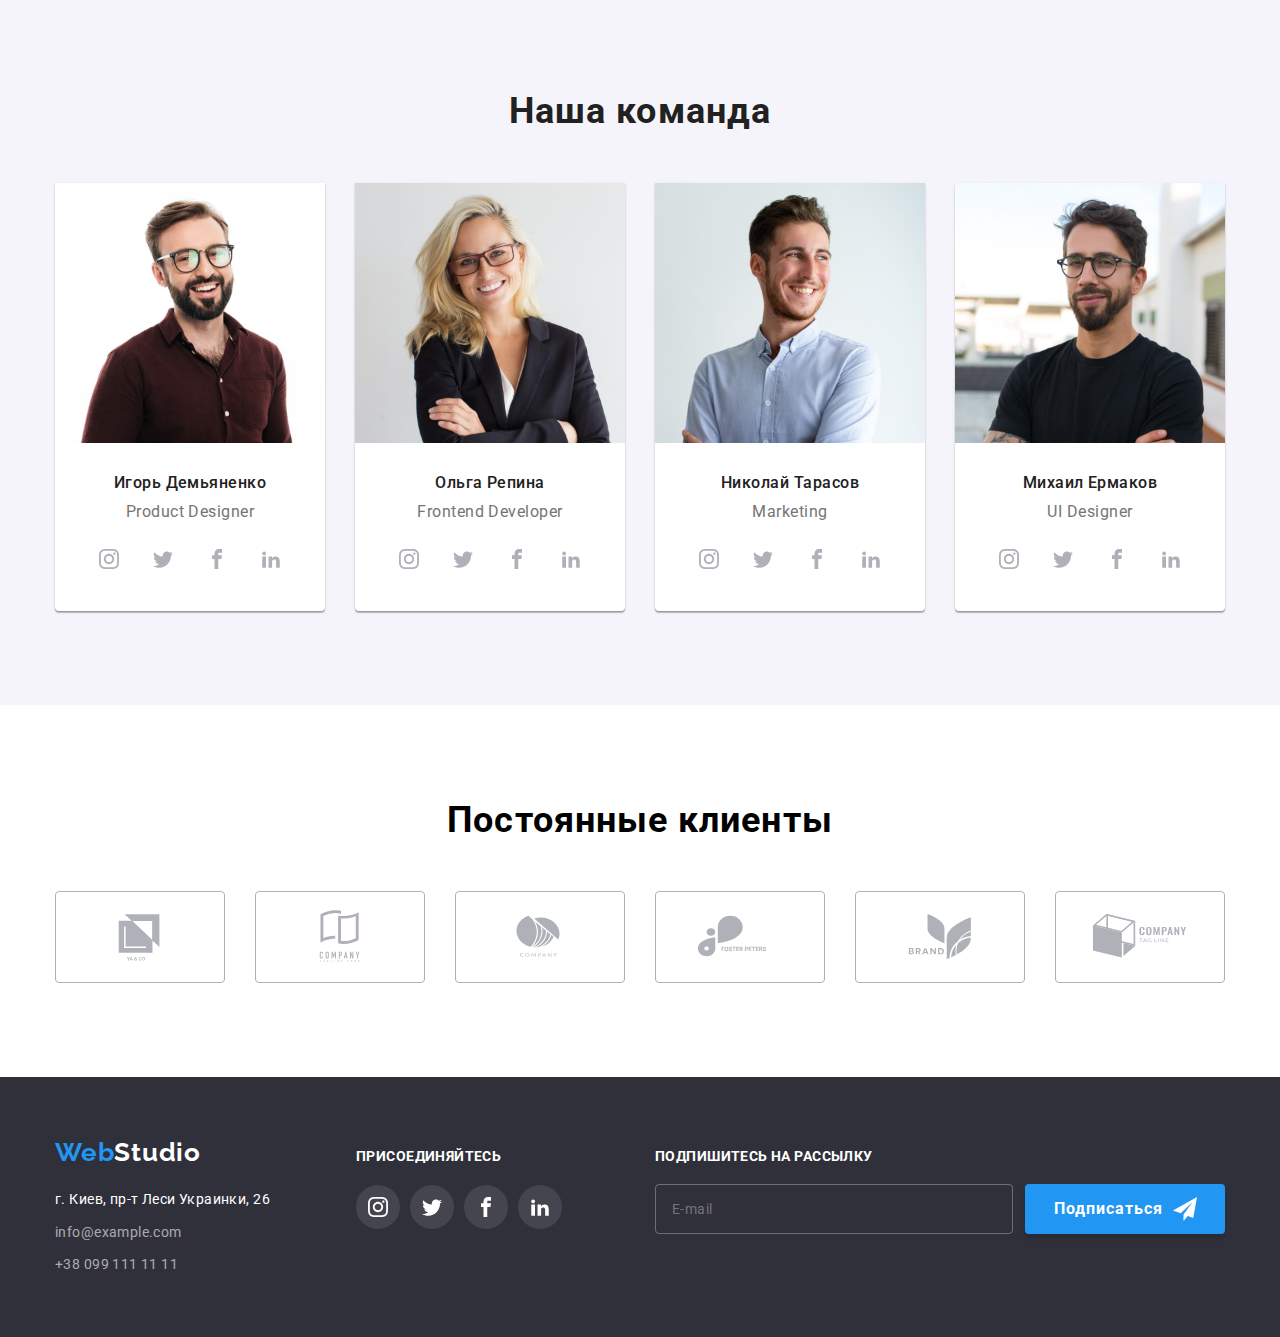
==== commit e71b93d0: "full6" ====
--- a/index.html
+++ b/index.html
@@ -312,7 +312,7 @@
     </main>
     <footer class="footer">
         <div class="container footer-container">
-            <div>
+            <div class="left-side-footer">
                 <a class="logo-footer link" href="./index.html" lang="en"><span class="blue-part-logo">Web</span>Studio</a>
                 <address>
                     <ul class="footer-list list">
--- a/css/styles.css
+++ b/css/styles.css
@@ -588,6 +588,7 @@
 .btn-portfolio {
   font-weight: 500;
   font-size: 16px;
+  transform: scale(1);
   line-height: 1.62;
   text-align: center;
   letter-spacing: 0.03em;
@@ -599,7 +600,7 @@
   padding-left: 22px;
   padding-right: 22px;
   border: transparent;
-  transition-property: background-color, color, transform;
+  transition-property: background-color, color, transform, box-shadow;
   transition-duration: 250ms;
   transition-timing-function: cubic-bezier(0.4, 0, 0.2, 1);
 }
@@ -634,13 +635,14 @@
   line-height: 1.56;
   letter-spacing: 0.03em;
   background-color: rgba(33, 150, 243, 0.9);
-  transform: translateY(100%);
+  transform: translateY(101%);
   transition-property: transform;
   transition-duration: 250ms;
   transition-timing-function: cubic-bezier(0.4, 0, 0.2, 1);
 }
 
-.project-item:hover .project-item-description {
+.project-link:hover .project-item-description,
+.project-link:focus .project-item-description {
   transform: translateY(0%);
 }
 
@@ -654,6 +656,10 @@
   padding-top: 60px;
   padding-bottom: 60px;
   background-color: #2f303a;
+}
+
+.left-side-footer {
+  flex-grow: 1;
 }
 
 .footer-list-item:not(:last-child) {
@@ -783,21 +789,24 @@
   display: block;
   letter-spacing: 0.06em;
   color: #ffffff;
-  position: relative;
   padding-left: 29px;
-  padding-right: 62px;
+  padding-right: 28px;
   transition-property: background-color;
   transition-duration: 250ms;
   transition-timing-function: cubic-bezier(0.4, 0, 0.2, 1);
 }
 
 .footer-form-flex {
+  display: flex;
+}
+
+.footer-form-btn-text {
+  align-items: center;
   display: flex;
 }
 
 .footer-form-btn-text::after {
   content: '';
-  position: absolute;
   background-image: url(../images/icon/telegram.svg);
   display: block;
   fill: #ffffff;
@@ -805,6 +814,7 @@
   height: 24px;
   right: 28px;
   top: 13px;
+  margin-left: 10px;
 }
 
 .footer-form-btn:hover,
@@ -821,6 +831,9 @@
   height: 100vh;
   top: 0;
   background-color: rgba(0, 0, 0, 0.2);
+  transition-property: visibility, opacity;
+  transition-duration: 250ms;
+  transition-timing-function: cubic-bezier(0.4, 0, 0.2, 1);
 }
 
 .modal {
@@ -832,6 +845,9 @@
   left: 50%;
   background-color: #fff;
   padding: 40px;
+  box-shadow: 0px 1px 3px rgba(0, 0, 0, 0.12), 0px 1px 1px rgba(0, 0, 0, 0.14),
+    0px 2px 1px rgba(0, 0, 0, 0.2);
+  border-radius: 4px;
 }
 
 .backdrop.is-hidden {
@@ -845,11 +861,9 @@
   width: 30px;
   height: 30px;
   position: absolute;
-  right: 0;
-  top: 0;
+  right: 8px;
+  top: 8px;
   border: 1px solid rgba(0, 0, 0, 0.1);
-  margin-right: 8px;
-  margin-top: 8px;
   display: flex;
   align-items: center;
   justify-content: center;
@@ -993,7 +1007,6 @@
   color: #757575;
   display: flex;
   align-items: center;
-  margin-top: 20px;
 }
 
 .modal-checkbox-label::before {
@@ -1017,6 +1030,7 @@
 .modal-chekbox-div {
   display: flex;
   justify-content: center;
+  margin-top: 20px;
 }
 
 .modal-checkbox:checked + .modal-checkbox-label::before {
